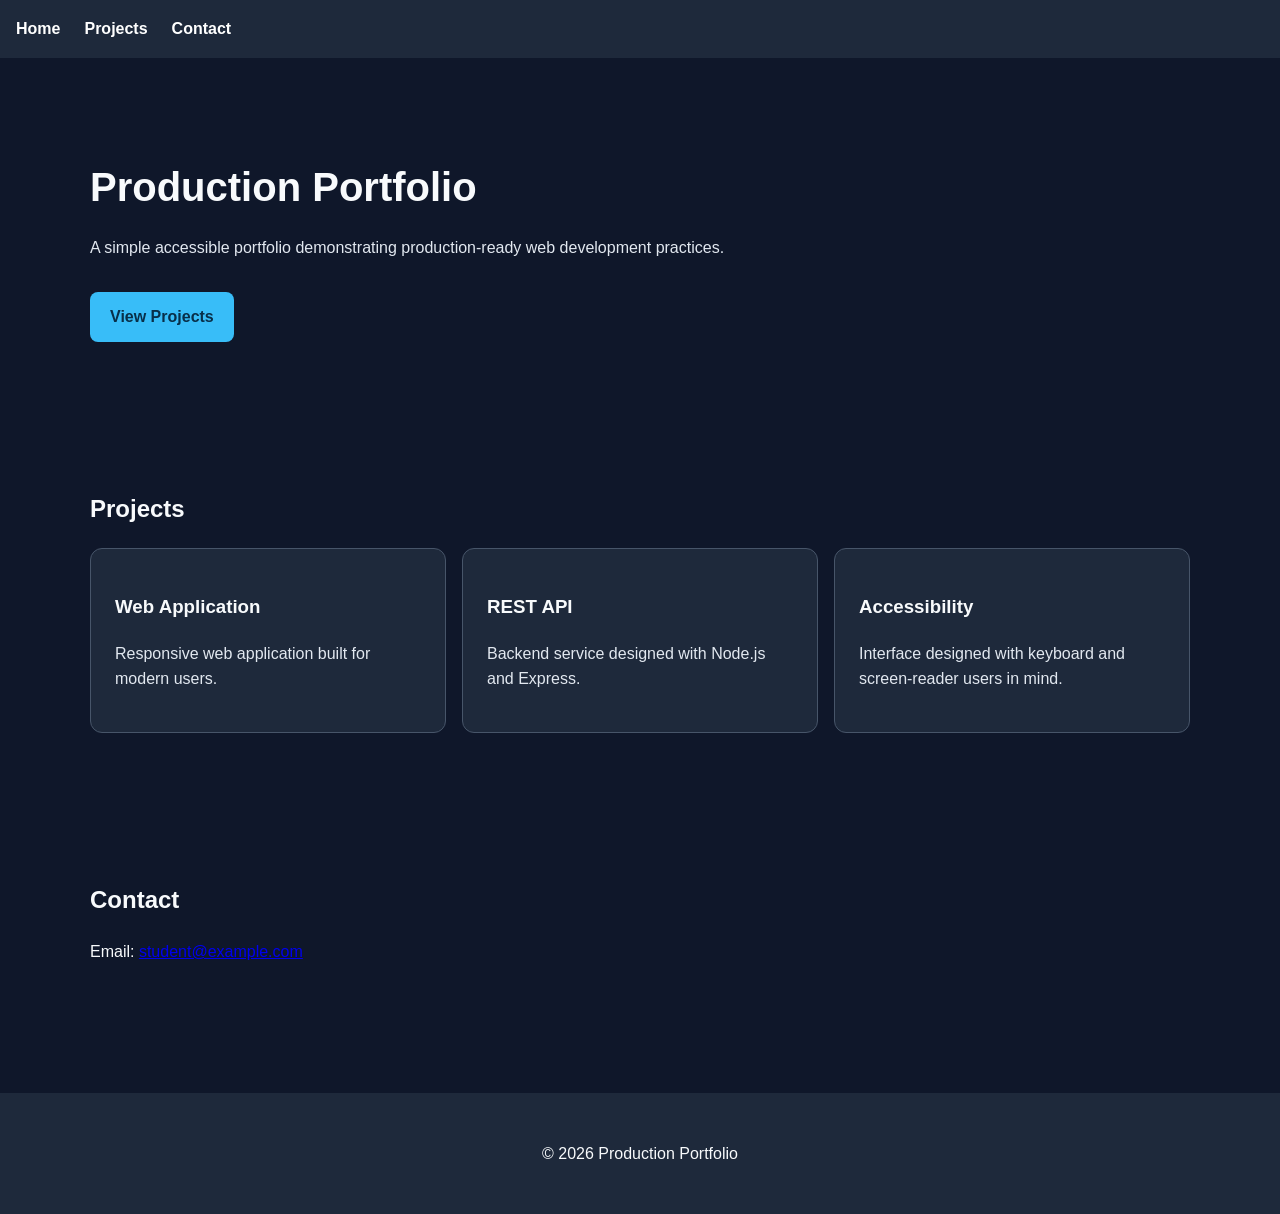
==== index.html @ f3be3189 "fix(a11y): contrast & landmarks" ====
<!DOCTYPE html>
<html lang="en">
<head>
  <meta charset="UTF-8">
  <meta name="viewport" content="width=device-width, initial-scale=1.0">
  <title>Production Portfolio</title>
  <link rel="stylesheet" href="style.css">
</head>

<body>

  <header class="site-header">
    <nav aria-label="Main navigation">
      <a href="#home">Home</a>
      <a href="#projects">Projects</a>
      <a href="#contact">Contact</a>
    </nav>
  </header>

  <main id="home">

    <section class="hero" aria-labelledby="hero-title">
      <h1 id="hero-title">Production Portfolio</h1>

      <p>
        A simple accessible portfolio demonstrating production-ready
        web development practices.
      </p>

      <a class="button" href="#projects">
        View Projects
      </a>
    </section>

    <section id="projects" aria-labelledby="projects-title">
      <h2 id="projects-title">Projects</h2>

      <div class="project-list">

        <article class="project-card">
          <h3>Web Application</h3>
          <p>
            Responsive web application built for modern users.
          </p>
        </article>

        <article class="project-card">
          <h3>REST API</h3>
          <p>
            Backend service designed with Node.js and Express.
          </p>
        </article>

        <article class="project-card">
          <h3>Accessibility</h3>
          <p>
            Interface designed with keyboard and screen-reader users in mind.
          </p>
        </article>

      </div>
    </section>

    <section id="contact" aria-labelledby="contact-title">
      <h2 id="contact-title">Contact</h2>

      <p>
        Email:
        <a href="mailto:student@example.com">
          student@example.com
        </a>
      </p>
    </section>

  </main>

  <footer class="site-footer">
    <p>&copy; 2026 Production Portfolio</p>
  </footer>

</body>
</html>
---- style.css ----
* {
  box-sizing: border-box;
}

body {
  margin: 0;
  font-family: Arial, sans-serif;
  background: #0f172a;
  color: #f8fafc;
  line-height: 1.6;
}

.site-header {
  background: #1e293b;
  padding: 1rem;
}

nav {
  display: flex;
  gap: 1.5rem;
}

nav a {
  color: #ffffff;
  text-decoration: none;
  font-weight: bold;
}

nav a:hover,
nav a:focus {
  text-decoration: underline;
}

main {
  width: min(1100px, 100% - 2rem);
  margin: 0 auto;
}

.hero,
section {
  padding: 4rem 0;
}

.hero h1 {
  font-size: 2.5rem;
  margin-bottom: 1rem;
}

.hero p {
  max-width: 650px;
  color: #e2e8f0;
}

.button {
  display: inline-block;
  margin-top: 1rem;
  padding: 0.75rem 1.25rem;
  background: #38bdf8;
  color: #082f49;
  font-weight: bold;
  text-decoration: none;
  border-radius: 0.5rem;
}

.button:hover,
.button:focus {
  background: #7dd3fc;
}

.project-list {
  display: grid;
  grid-template-columns: repeat(3, 1fr);
  gap: 1rem;
}

.project-card {
  padding: 1.5rem;
  background: #1e293b;
  border: 1px solid #475569;
  border-radius: 0.75rem;
}

.project-card p {
  color: #e2e8f0;
}

.site-footer {
  margin-top: 3rem;
  padding: 2rem;
  text-align: center;
  background: #1e293b;
}
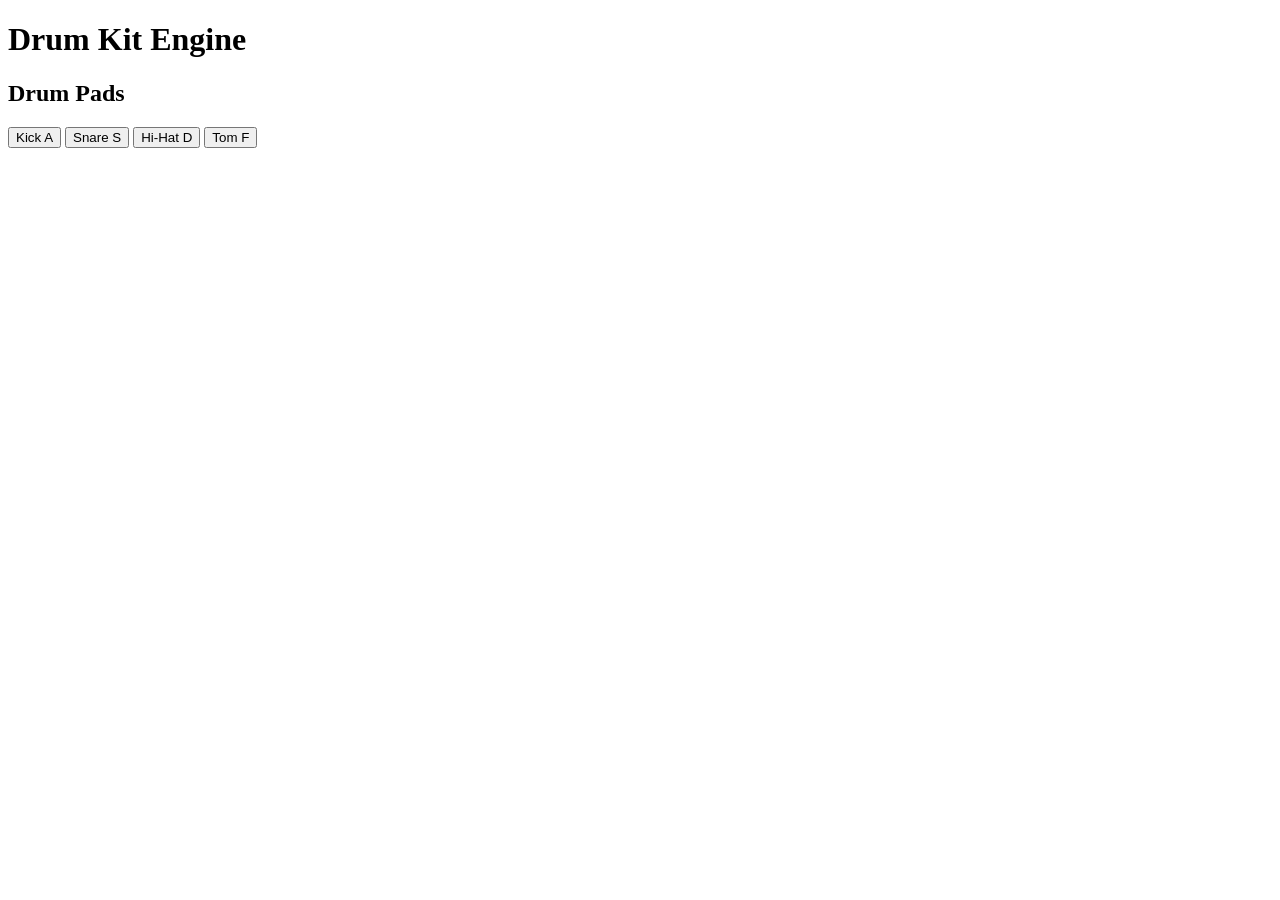
==== commit 5c9f19a8: "feat(hw2): add data-driven drum contract" ====
--- a/index.html
+++ b/index.html
@@ -3,80 +3,63 @@
 <head>
   <meta charset="UTF-8">
   <meta name="viewport" content="width=device-width, initial-scale=1.0">
-  <title>Production Portfolio</title>
-  <link rel="stylesheet" href="style.css">
+  <title>Drum Kit Engine</title>
 </head>
 
 <body>
 
-  <header class="site-header">
-    <nav aria-label="Main navigation">
-      <a href="#home">Home</a>
-      <a href="#projects">Projects</a>
-      <a href="#contact">Contact</a>
-    </nav>
-  </header>
+  <main>
+    <h1>Drum Kit Engine</h1>
 
-  <main id="home">
+    <section aria-labelledby="drum-title">
+      <h2 id="drum-title">Drum Pads</h2>
 
-    <section class="hero" aria-labelledby="hero-title">
-      <h1 id="hero-title">Production Portfolio</h1>
+      <div class="drum-kit">
 
-      <p>
-        A simple accessible portfolio demonstrating production-ready
-        web development practices.
-      </p>
+        <button
+          type="button"
+          class="drum-pad"
+          data-sound="kick"
+          data-key="a"
+        >
+          Kick
+          <span>A</span>
+        </button>
 
-      <a class="button" href="#projects">
-        View Projects
-      </a>
-    </section>
+        <button
+          type="button"
+          class="drum-pad"
+          data-sound="snare"
+          data-key="s"
+        >
+          Snare
+          <span>S</span>
+        </button>
 
-    <section id="projects" aria-labelledby="projects-title">
-      <h2 id="projects-title">Projects</h2>
+        <button
+          type="button"
+          class="drum-pad"
+          data-sound="hihat"
+          data-key="d"
+        >
+          Hi-Hat
+          <span>D</span>
+        </button>
 
-      <div class="project-list">
-
-        <article class="project-card">
-          <h3>Web Application</h3>
-          <p>
-            Responsive web application built for modern users.
-          </p>
-        </article>
-
-        <article class="project-card">
-          <h3>REST API</h3>
-          <p>
-            Backend service designed with Node.js and Express.
-          </p>
-        </article>
-
-        <article class="project-card">
-          <h3>Accessibility</h3>
-          <p>
-            Interface designed with keyboard and screen-reader users in mind.
-          </p>
-        </article>
+        <button
+          type="button"
+          class="drum-pad"
+          data-sound="tom"
+          data-key="f"
+        >
+          Tom
+          <span>F</span>
+        </button>
 
       </div>
     </section>
 
-    <section id="contact" aria-labelledby="contact-title">
-      <h2 id="contact-title">Contact</h2>
-
-      <p>
-        Email:
-        <a href="mailto:student@example.com">
-          student@example.com
-        </a>
-      </p>
-    </section>
-
   </main>
-
-  <footer class="site-footer">
-    <p>&copy; 2026 Production Portfolio</p>
-  </footer>
 
 </body>
 </html>
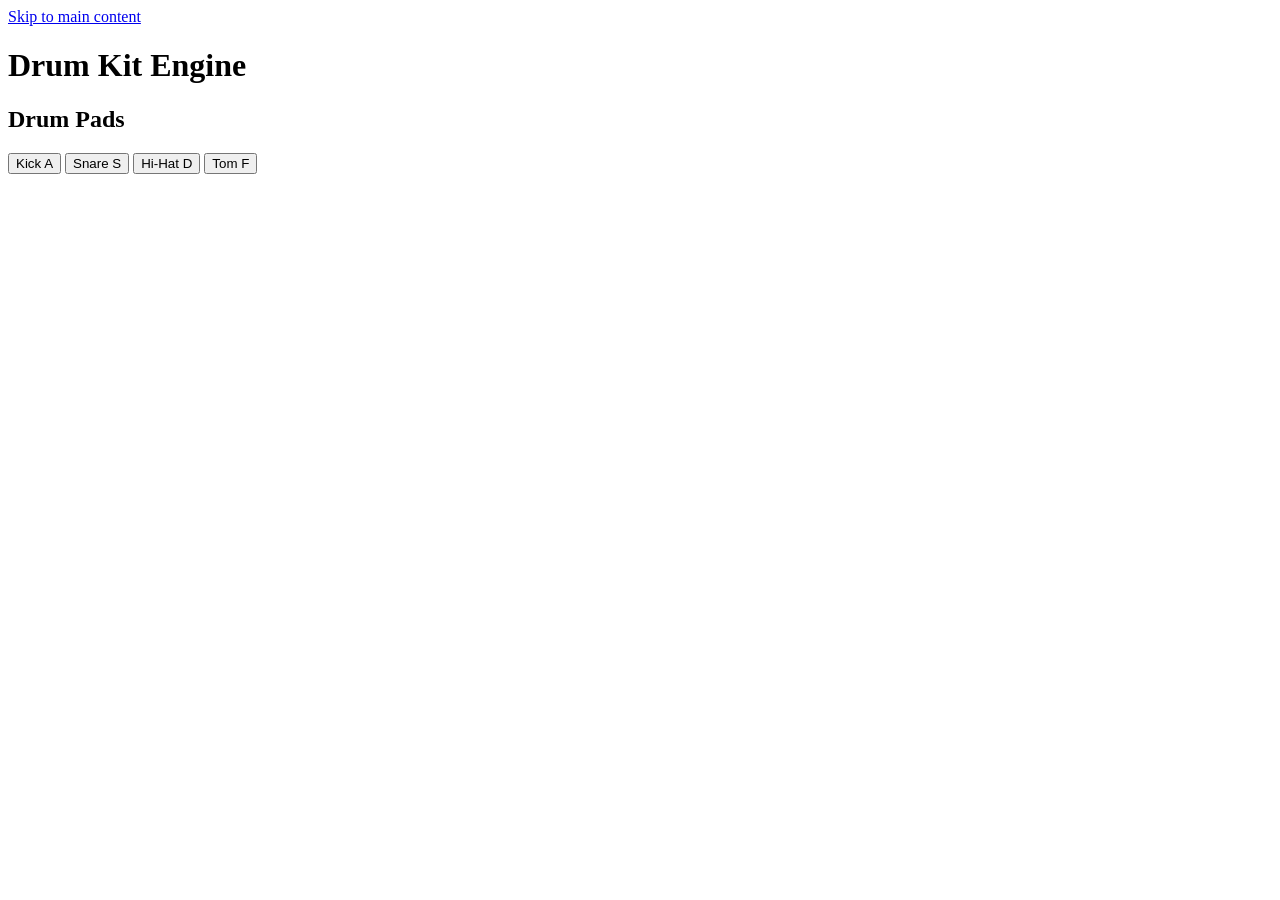
==== commit 3a109001: "feat(hw2): add polyphonic audio playback" ====
--- a/index.html
+++ b/index.html
@@ -4,7 +4,7 @@
   <meta charset="UTF-8">
   <meta name="viewport" content="width=device-width, initial-scale=1.0">
   <title>Drum Kit Engine</title>
-</head>
+</head><script src="script.js" defer></script>
 
 <body>
 
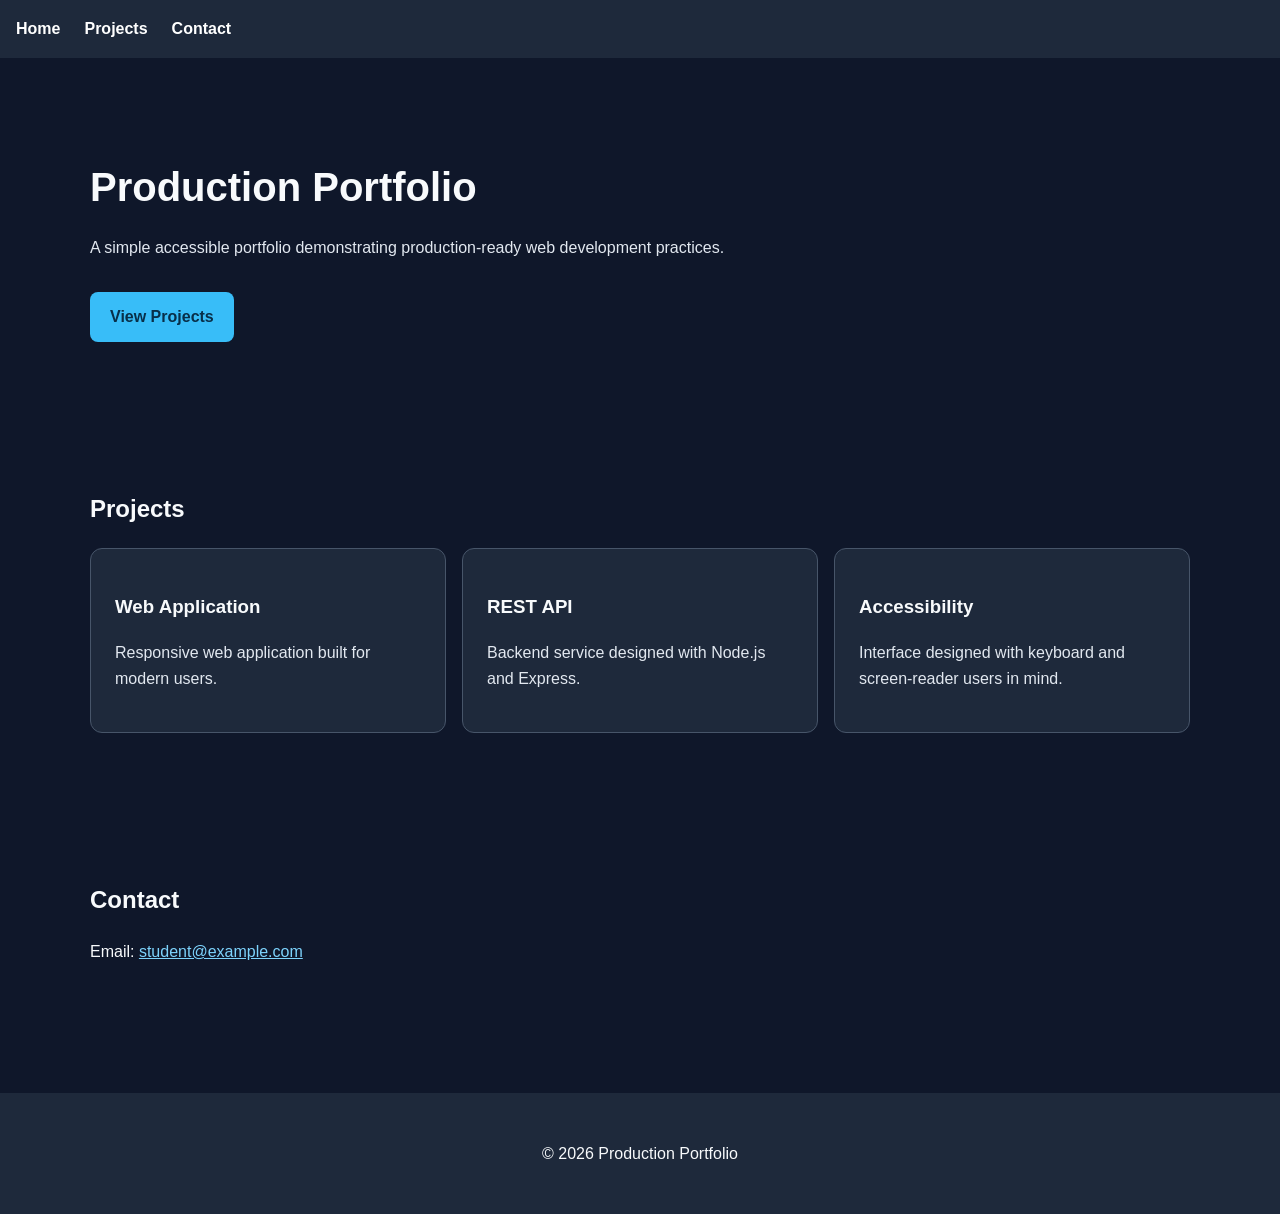
==== commit 71679a70: "fix(hw1): improve accessibility and SEO" ====
--- a/index.html
+++ b/index.html
@@ -1,65 +1,94 @@
+
 <!DOCTYPE html>
 <html lang="en">
 <head>
   <meta charset="UTF-8">
   <meta name="viewport" content="width=device-width, initial-scale=1.0">
-  <title>Drum Kit Engine</title>
-</head><script src="script.js" defer></script>
 
+  <meta
+    http-equiv="Content-Security-Policy"
+    content="default-src 'self'; script-src 'self'; style-src 'self'; object-src 'none'; base-uri 'self'; form-action 'self';"
+  >
+
+  <title>Production Portfolio</title>
+  <meta
+  name="description"
+  content="Production Portfolio showcasing accessible web development projects and production-ready web practices."
+>
+
+  <link rel="stylesheet" href="style.css">
+  <script src="script.js" defer></script>
+</head>
 <body>
 
-  <main>
-    <h1>Drum Kit Engine</h1>
+  <header class="site-header">
+    <nav aria-label="Main navigation">
+      <a href="#home">Home</a>
+      <a href="#projects">Projects</a>
+      <a href="#contact">Contact</a>
+    </nav>
+  </header>
 
-    <section aria-labelledby="drum-title">
-      <h2 id="drum-title">Drum Pads</h2>
+  <main id="home" tabindex="-1">
 
-      <div class="drum-kit">
+    <section class="hero" aria-labelledby="hero-title">
+      <h1 id="hero-title">Production Portfolio</h1>
 
-        <button
-          type="button"
-          class="drum-pad"
-          data-sound="kick"
-          data-key="a"
-        >
-          Kick
-          <span>A</span>
-        </button>
+      <p>
+        A simple accessible portfolio demonstrating production-ready
+        web development practices.
+      </p>
 
-        <button
-          type="button"
-          class="drum-pad"
-          data-sound="snare"
-          data-key="s"
-        >
-          Snare
-          <span>S</span>
-        </button>
+      <a class="button" href="#projects">
+        View Projects
+      </a>
+    </section>
 
-        <button
-          type="button"
-          class="drum-pad"
-          data-sound="hihat"
-          data-key="d"
-        >
-          Hi-Hat
-          <span>D</span>
-        </button>
+    <section id="projects" aria-labelledby="projects-title">
+      <h2 id="projects-title">Projects</h2>
 
-        <button
-          type="button"
-          class="drum-pad"
-          data-sound="tom"
-          data-key="f"
-        >
-          Tom
-          <span>F</span>
-        </button>
+      <div class="project-list">
+
+        <article class="project-card">
+          <h3>Web Application</h3>
+          <p>
+            Responsive web application built for modern users.
+          </p>
+        </article>
+
+        <article class="project-card">
+          <h3>REST API</h3>
+          <p>
+            Backend service designed with Node.js and Express.
+          </p>
+        </article>
+
+        <article class="project-card">
+          <h3>Accessibility</h3>
+          <p>
+            Interface designed with keyboard and screen-reader users in mind.
+          </p>
+        </article>
 
       </div>
     </section>
 
+    <section id="contact" aria-labelledby="contact-title">
+      <h2 id="contact-title">Contact</h2>
+
+      <p>
+        Email:
+        <a href="mailto:student@example.com">
+          student@example.com
+        </a>
+      </p>
+    </section>
+
   </main>
+
+  <footer class="site-footer">
+    <p>&copy; 2026 Production Portfolio</p>
+  </footer>
 
 </body>
 </html>
--- a/style.css
+++ b/style.css
@@ -0,0 +1,125 @@
+* {
+  box-sizing: border-box;
+}
+
+body {
+  margin: 0;
+  font-family: Arial, sans-serif;
+  background: #0f172a;
+  color: #f8fafc;
+  line-height: 1.6;
+}
+
+.site-header {
+  background: #1e293b;
+  padding: 1rem;
+}
+
+nav {
+  display: flex;
+  gap: 1.5rem;
+}
+
+nav a {
+  color: #ffffff;
+  text-decoration: none;
+  font-weight: bold;
+}
+
+nav a:hover,
+nav a:focus {
+  text-decoration: underline;
+}
+
+main {
+  width: min(1100px, 100% - 2rem);
+  margin: 0 auto;
+}
+
+.hero,
+section {
+  padding: 4rem 0;
+}
+
+.hero h1 {
+  font-size: 2.5rem;
+  margin-bottom: 1rem;
+}
+
+.hero p {
+  max-width: 650px;
+  color: #e2e8f0;
+}
+
+.button {
+  display: inline-block;
+  margin-top: 1rem;
+  padding: 0.75rem 1.25rem;
+  background: #38bdf8;
+  color: #082f49;
+  font-weight: bold;
+  text-decoration: none;
+  border-radius: 0.5rem;
+}
+
+.button:hover,
+.button:focus {
+  background: #7dd3fc;
+}
+
+.project-list {
+  display: grid;
+  grid-template-columns: repeat(3, 1fr);
+  gap: 1rem;
+  contain: layout paint;
+}
+
+.project-card {
+  padding: 1.5rem;
+  background: #1e293b;
+  border: 1px solid #475569;
+  border-radius: 0.75rem;
+}
+
+.project-card p {
+  color: #e2e8f0;
+}
+
+.site-footer {
+  margin-top: 3rem;
+  padding: 2rem;
+  text-align: center;
+  background: #1e293b;
+}
+.skip-link {
+  position: absolute;
+  left: 1rem;
+  top: -4rem;
+  padding: 0.75rem 1rem;
+  background: #ffffff;
+  color: #0f172a;
+  font-weight: bold;
+  text-decoration: none;
+  z-index: 1000;
+}
+
+.skip-link:focus {
+  top: 1rem;
+}
+
+a:focus,
+button:focus,
+input:focus,
+textarea:focus,
+select:focus {
+  outline: 3px solid #facc15;
+  outline-offset: 3px;
+}
+#contact a {
+  color: #7dd3fc;
+}
+
+#contact a:hover,
+#contact a:focus {
+  color: #bae6fd;
+}
